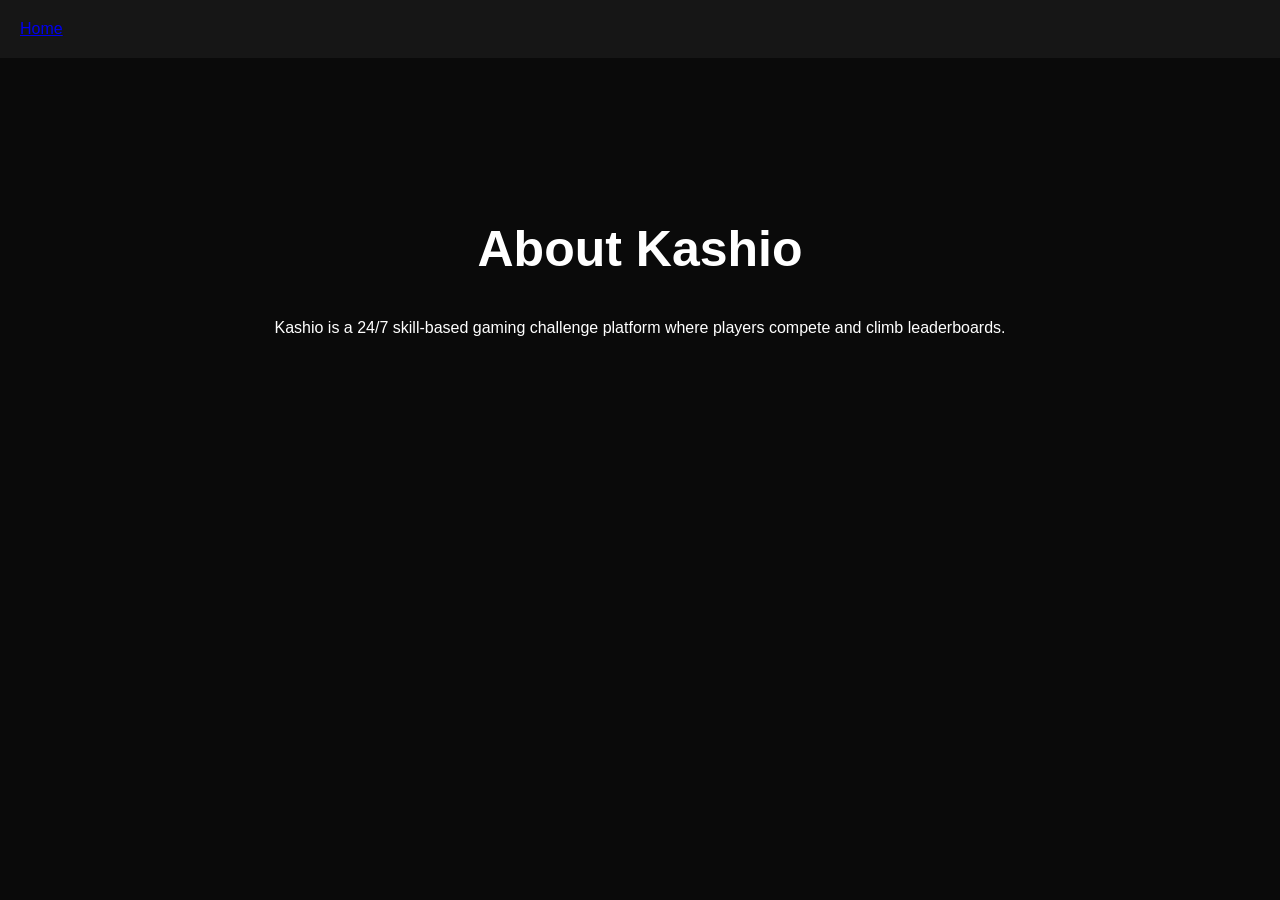
==== about.html @ e635692f "Add files via upload" ====
<!DOCTYPE html>
<html>
<head>
<title>About - Kashio</title>
<link rel="stylesheet" href="style.css">
</head>

<body>

<nav>
    <a href="index.html">Home</a>
</nav>

<section class="hero">
    <h1>About Kashio</h1>
    <p>Kashio is a 24/7 skill-based gaming challenge platform where players compete and climb leaderboards.</p>
</section>

</body>
</html>
---- style.css ----
body {
    margin: 0;
    font-family: Arial;
    background: #0a0a0a;
    color: white;
}

/* NAVBAR */
nav {
    display: flex;
    justify-content: space-between;
    padding: 20px;
    background: rgba(255,255,255,0.05);
}

.logo {
    height: 40px;
}

.nav-links a {
    color: white;
    margin-left: 20px;
    text-decoration: none;
}

/* HERO */
.hero {
    text-align: center;
    padding: 120px 20px;
}

.hero h1 {
    font-size: 50px;
}

.hero button {
    padding: 12px 24px;
    background: #22c55e;
    border: none;
    border-radius: 10px;
    box-shadow: 0 0 20px #22c55e;
    cursor: pointer;
}

/* CARDS */
.cards {
    display: flex;
    justify-content: center;
    gap: 20px;
    padding: 60px;
}

.card {
    background: rgba(255,255,255,0.05);
    padding: 20px;
    border-radius: 12px;
    width: 200px;
    text-align: center;
    transition: 0.3s;
}

.card:hover {
    transform: translateY(-5px);
    box-shadow: 0 0 20px #22c55e;
}

.card button {
    background: #22c55e;
    border: none;
    padding: 8px 16px;
    margin-top: 10px;
    border-radius: 8px;
}
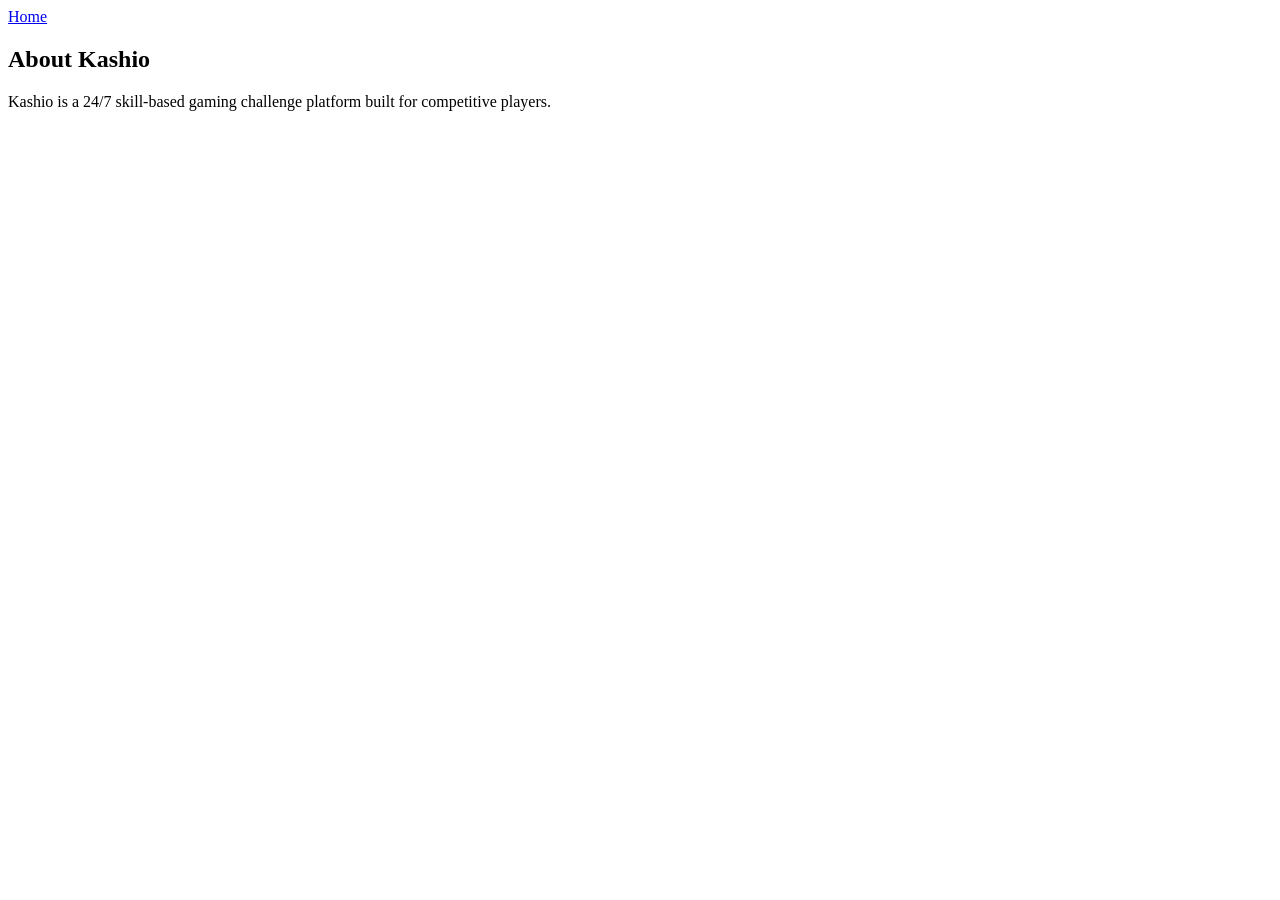
==== commit 0af3a0fb: "Update about.html" ====
--- a/about.html
+++ b/about.html
@@ -1,7 +1,9 @@
 <!DOCTYPE html>
 <html>
 <head>
-<title>About - Kashio</title>
+<title>About</title>
+<base href="/home/">
+<link rel="icon" href="logo.png">
 <link rel="stylesheet" href="style.css">
 </head>
 
@@ -13,8 +15,8 @@
 
 <section class="hero">
     <h1>About Kashio</h1>
-    <p>Kashio is a 24/7 skill-based gaming challenge platform where players compete and climb leaderboards.</p>
+    <p>Kashio is a 24/7 skill-based gaming challenge platform built for competitive players.</p>
 </section>
 
 </body>
-</html>+</html>
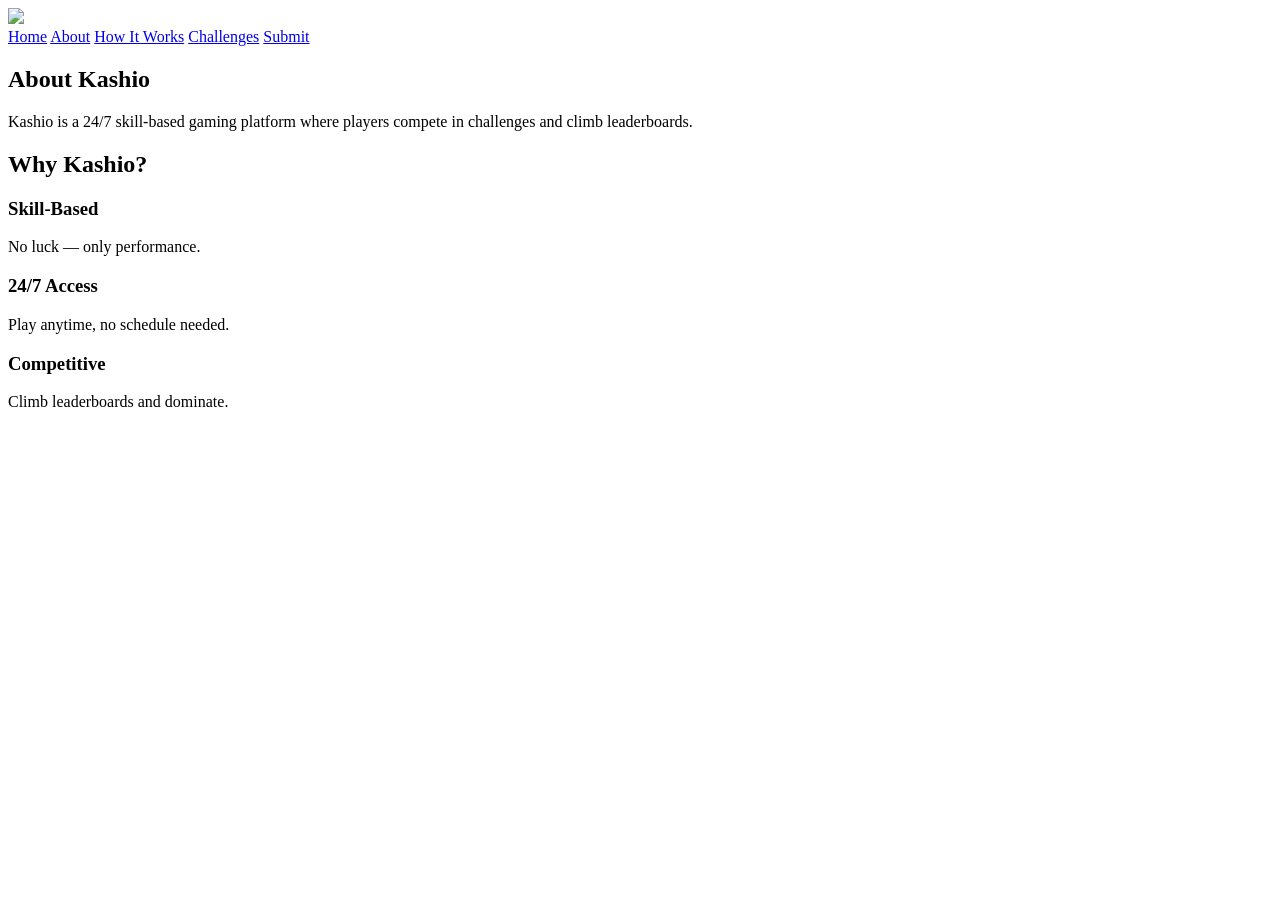
==== commit b3a39db5: "Update about.html" ====
--- a/about.html
+++ b/about.html
@@ -1,21 +1,54 @@
 <!DOCTYPE html>
 <html>
 <head>
-<title>About</title>
+<title>About - Kashio</title>
+
 <base href="/home/">
-<link rel="icon" href="logo.png">
+
+<link rel="icon" type="image/png" href="favicon.png">
 <link rel="stylesheet" href="style.css">
 </head>
 
 <body>
 
 <nav>
-    <a href="index.html">Home</a>
+    <div class="logo-area">
+        <img src="bannerlogo.png">
+    </div>
+
+    <div class="nav-links">
+        <a href="index.html">Home</a>
+        <a href="about.html">About</a>
+        <a href="how.html">How It Works</a>
+        <a href="challenges.html">Challenges</a>
+        <a href="submit.html">Submit</a>
+    </div>
 </nav>
 
-<section class="hero">
+<section class="section">
     <h1>About Kashio</h1>
-    <p>Kashio is a 24/7 skill-based gaming challenge platform built for competitive players.</p>
+    <p>Kashio is a 24/7 skill-based gaming platform where players compete in challenges and climb leaderboards.</p>
+</section>
+
+<section class="section">
+    <h2>Why Kashio?</h2>
+
+    <div class="cards">
+        <div class="card">
+            <h3>Skill-Based</h3>
+            <p>No luck — only performance.</p>
+        </div>
+
+        <div class="card">
+            <h3>24/7 Access</h3>
+            <p>Play anytime, no schedule needed.</p>
+        </div>
+
+        <div class="card">
+            <h3>Competitive</h3>
+            <p>Climb leaderboards and dominate.</p>
+        </div>
+    </div>
 </section>
 
 </body>
--- a/style.css
+++ b/style.css
@@ -1,73 +1,131 @@
 body {
     margin: 0;
-    font-family: Arial;
-    background: #0a0a0a;
+    font-family: 'Segoe UI', sans-serif;
+    background: #050505;
     color: white;
+    overflow-x: hidden;
 }
 
 /* NAVBAR */
 nav {
     display: flex;
     justify-content: space-between;
-    padding: 20px;
-    background: rgba(255,255,255,0.05);
+    align-items: center;
+    padding: 20px 40px;
+    background: rgba(0,0,0,0.7);
+    backdrop-filter: blur(10px);
 }
 
-.logo {
-    height: 40px;
+.logo-area img {
+    height: 45px;
 }
 
 .nav-links a {
-    color: white;
-    margin-left: 20px;
+    color: #aaa;
+    margin-left: 25px;
     text-decoration: none;
+    transition: 0.3s;
+}
+
+.nav-links a:hover {
+    color: #22c55e;
 }
 
 /* HERO */
 .hero {
     text-align: center;
     padding: 120px 20px;
+    position: relative;
+    z-index: 2;
 }
 
 .hero h1 {
-    font-size: 50px;
+    font-size: 70px;
+    font-weight: bold;
+}
+
+.hero p {
+    color: #aaa;
 }
 
 .hero button {
-    padding: 12px 24px;
+    margin-top: 25px;
+    padding: 16px 30px;
     background: #22c55e;
     border: none;
-    border-radius: 10px;
-    box-shadow: 0 0 20px #22c55e;
+    border-radius: 12px;
+    box-shadow: 0 0 30px #22c55e;
     cursor: pointer;
+    transition: 0.3s;
+}
+
+.hero button:hover {
+    transform: scale(1.08);
+}
+
+/* BACKGROUND GLOW */
+.glow-bg {
+    position: absolute;
+    width: 800px;
+    height: 800px;
+    background: radial-gradient(circle, rgba(34,197,94,0.3), transparent);
+    top: -200px;
+    right: -200px;
+    filter: blur(120px);
+}
+
+/* SECTION */
+.section {
+    padding: 60px;
+    text-align: center;
 }
 
 /* CARDS */
 .cards {
     display: flex;
     justify-content: center;
-    gap: 20px;
-    padding: 60px;
+    gap: 40px;
+    margin-top: 30px;
 }
 
 .card {
-    background: rgba(255,255,255,0.05);
-    padding: 20px;
-    border-radius: 12px;
-    width: 200px;
-    text-align: center;
+    background: linear-gradient(145deg, #111, #070707);
+    border-radius: 16px;
+    padding: 30px;
+    width: 260px;
     transition: 0.3s;
 }
 
 .card:hover {
-    transform: translateY(-5px);
-    box-shadow: 0 0 20px #22c55e;
+    transform: translateY(-12px);
+    box-shadow: 0 0 40px #22c55e;
+}
+
+.card h3 {
+    margin-bottom: 10px;
+}
+
+.card p {
+    color: #888;
 }
 
 .card button {
+    margin-top: 15px;
+    padding: 10px 20px;
     background: #22c55e;
     border: none;
-    padding: 8px 16px;
-    margin-top: 10px;
     border-radius: 8px;
-}+}
+
+/* STATS */
+.stats {
+    display: flex;
+    justify-content: center;
+    gap: 120px;
+    padding: 80px 20px;
+}
+
+.stats h1 {
+    font-size: 45px;
+    color: #22c55e;
+}
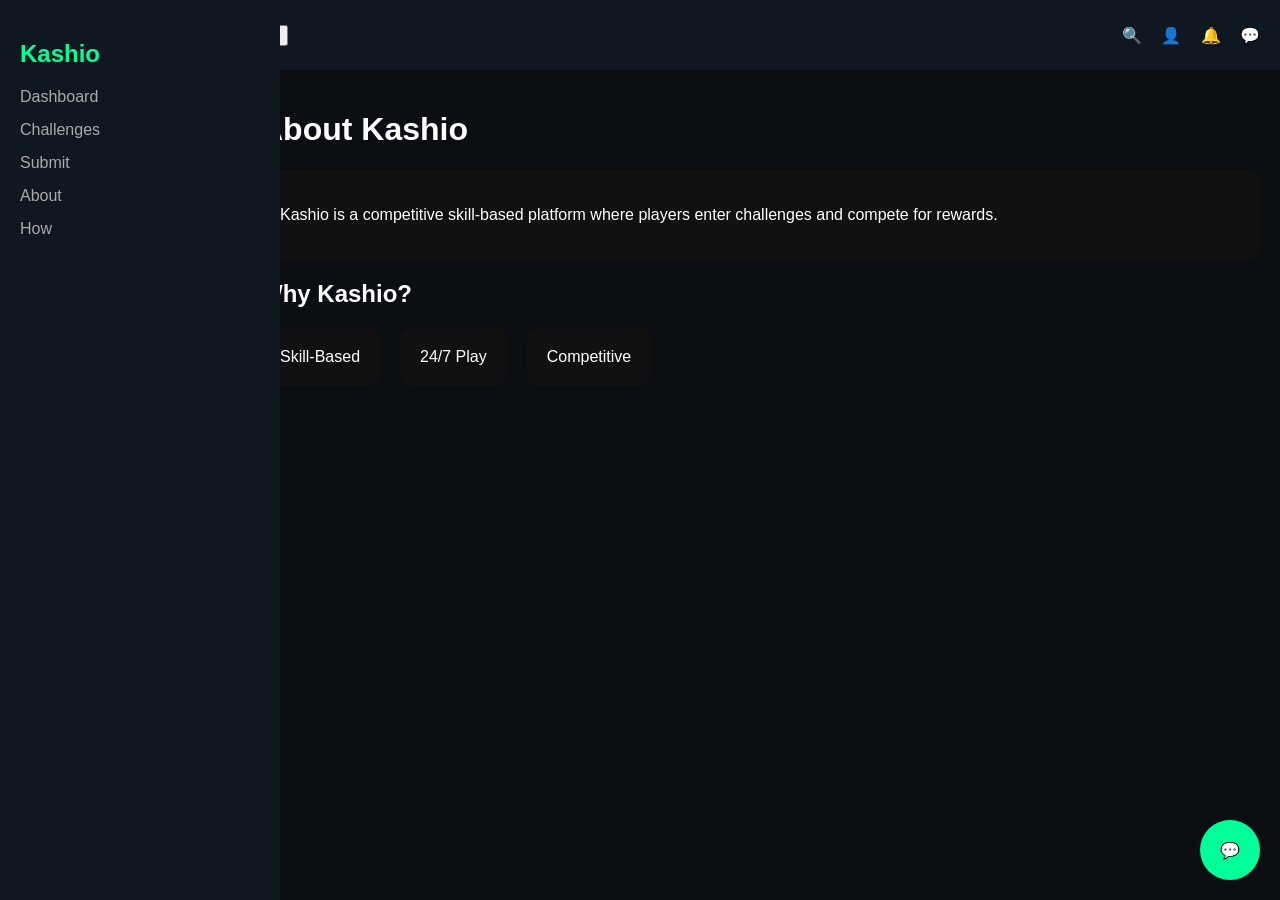
==== commit e8a4eeee: "Update about.html" ====
--- a/about.html
+++ b/about.html
@@ -2,54 +2,63 @@
 <html>
 <head>
 <title>About - Kashio</title>
-
-<base href="/home/">
-
-<link rel="icon" type="image/png" href="favicon.png">
 <link rel="stylesheet" href="style.css">
+<script src="script.js" defer></script>
 </head>
 
 <body>
 
-<nav>
-    <div class="logo-area">
-        <img src="bannerlogo.png">
-    </div>
+<div class="app">
 
-    <div class="nav-links">
-        <a href="index.html">Home</a>
-        <a href="about.html">About</a>
-        <a href="how.html">How It Works</a>
-        <a href="challenges.html">Challenges</a>
-        <a href="submit.html">Submit</a>
-    </div>
-</nav>
+<div class="sidebar">
+<h2>Kashio</h2>
+<a href="index.html">Dashboard</a>
+<a href="challenges.html">Challenges</a>
+<a href="submit.html">Submit</a>
+<a href="about.html">About</a>
+<a href="how.html">How</a>
+</div>
 
-<section class="section">
-    <h1>About Kashio</h1>
-    <p>Kashio is a 24/7 skill-based gaming platform where players compete in challenges and climb leaderboards.</p>
-</section>
+<div class="main">
 
-<section class="section">
-    <h2>Why Kashio?</h2>
+<div class="topbar">
+<button onclick="toggleSidebar()">☰</button>
+<div>
+<span class="icon">🔍</span>
+<span class="icon">👤</span>
+<span class="icon">🔔</span>
+<span class="icon">💬</span>
+</div>
+</div>
 
-    <div class="cards">
-        <div class="card">
-            <h3>Skill-Based</h3>
-            <p>No luck — only performance.</p>
-        </div>
+<div style="padding:20px">
 
-        <div class="card">
-            <h3>24/7 Access</h3>
-            <p>Play anytime, no schedule needed.</p>
-        </div>
+<h1>About Kashio</h1>
 
-        <div class="card">
-            <h3>Competitive</h3>
-            <p>Climb leaderboards and dominate.</p>
-        </div>
-    </div>
-</section>
+<div class="card">
+<p>Kashio is a competitive skill-based platform where players enter challenges and compete for rewards.</p>
+</div>
+
+<h2>Why Kashio?</h2>
+
+<div class="grid">
+<div class="card">Skill-Based</div>
+<div class="card">24/7 Play</div>
+<div class="card">Competitive</div>
+</div>
+
+</div>
+
+</div>
+</div>
+
+<div class="chat-btn" onclick="toggleChat()">💬</div>
+
+<div class="chat-box">
+<h3>Support</h3>
+<input id="chatInput">
+<button onclick="sendMessage()">Send</button>
+</div>
 
 </body>
 </html>
--- a/style.css
+++ b/style.css
@@ -1,131 +1,112 @@
 body {
     margin: 0;
-    font-family: 'Segoe UI', sans-serif;
-    background: #050505;
+    font-family: Inter, sans-serif;
+    background: #0b0f14;
     color: white;
-    overflow-x: hidden;
 }
 
-/* NAVBAR */
-nav {
+/* LAYOUT */
+.app {
+    display: flex;
+}
+
+/* SIDEBAR */
+.sidebar {
+    width: 240px;
+    background: #0f1720;
+    height: 100vh;
+    padding: 20px;
+    position: fixed;
+    transition: 0.3s;
+}
+
+.sidebar.collapsed {
+    width: 70px;
+}
+
+.sidebar h2 {
+    color: #00ff99;
+}
+
+.sidebar a {
+    display: block;
+    margin: 15px 0;
+    color: #aaa;
+    text-decoration: none;
+    transition: 0.2s;
+}
+
+.sidebar a:hover {
+    color: white;
+}
+
+/* MAIN */
+.main {
+    margin-left: 240px;
+    width: 100%;
+}
+
+/* TOPBAR */
+.topbar {
+    height: 70px;
+    background: #0f1720;
     display: flex;
     justify-content: space-between;
     align-items: center;
-    padding: 20px 40px;
-    background: rgba(0,0,0,0.7);
-    backdrop-filter: blur(10px);
+    padding: 0 20px;
 }
 
-.logo-area img {
-    height: 45px;
-}
-
-.nav-links a {
-    color: #aaa;
-    margin-left: 25px;
-    text-decoration: none;
-    transition: 0.3s;
-}
-
-.nav-links a:hover {
-    color: #22c55e;
-}
-
-/* HERO */
-.hero {
-    text-align: center;
-    padding: 120px 20px;
-    position: relative;
-    z-index: 2;
-}
-
-.hero h1 {
-    font-size: 70px;
-    font-weight: bold;
-}
-
-.hero p {
-    color: #aaa;
-}
-
-.hero button {
-    margin-top: 25px;
-    padding: 16px 30px;
-    background: #22c55e;
-    border: none;
-    border-radius: 12px;
-    box-shadow: 0 0 30px #22c55e;
+/* ICONS */
+.icon {
+    margin-left: 15px;
     cursor: pointer;
-    transition: 0.3s;
-}
-
-.hero button:hover {
-    transform: scale(1.08);
-}
-
-/* BACKGROUND GLOW */
-.glow-bg {
-    position: absolute;
-    width: 800px;
-    height: 800px;
-    background: radial-gradient(circle, rgba(34,197,94,0.3), transparent);
-    top: -200px;
-    right: -200px;
-    filter: blur(120px);
-}
-
-/* SECTION */
-.section {
-    padding: 60px;
-    text-align: center;
 }
 
 /* CARDS */
-.cards {
-    display: flex;
-    justify-content: center;
-    gap: 40px;
-    margin-top: 30px;
-}
-
 .card {
-    background: linear-gradient(145deg, #111, #070707);
-    border-radius: 16px;
-    padding: 30px;
-    width: 260px;
+    background: #111;
+    padding: 20px;
+    border-radius: 12px;
     transition: 0.3s;
 }
 
 .card:hover {
-    transform: translateY(-12px);
-    box-shadow: 0 0 40px #22c55e;
+    box-shadow: 0 0 15px #00ff99;
 }
 
-.card h3 {
-    margin-bottom: 10px;
+/* GRID */
+.grid {
+    display: flex;
+    gap: 20px;
+    flex-wrap: wrap;
 }
 
-.card p {
-    color: #888;
+/* CHAT */
+.chat-btn {
+    position: fixed;
+    bottom: 20px;
+    right: 20px;
+    background: #00ff99;
+    width: 60px;
+    height: 60px;
+    border-radius: 50%;
+    display:flex;
+    justify-content:center;
+    align-items:center;
+    cursor:pointer;
 }
 
-.card button {
-    margin-top: 15px;
-    padding: 10px 20px;
-    background: #22c55e;
-    border: none;
-    border-radius: 8px;
+.chat-box {
+    position: fixed;
+    bottom: 90px;
+    right: 20px;
+    width: 300px;
+    background: #111;
+    padding: 15px;
+    border-radius: 12px;
+    display:none;
 }
 
-/* STATS */
-.stats {
-    display: flex;
-    justify-content: center;
-    gap: 120px;
-    padding: 80px 20px;
+.chat-box.open {
+    display:block;
 }
-
-.stats h1 {
-    font-size: 45px;
-    color: #22c55e;
-}
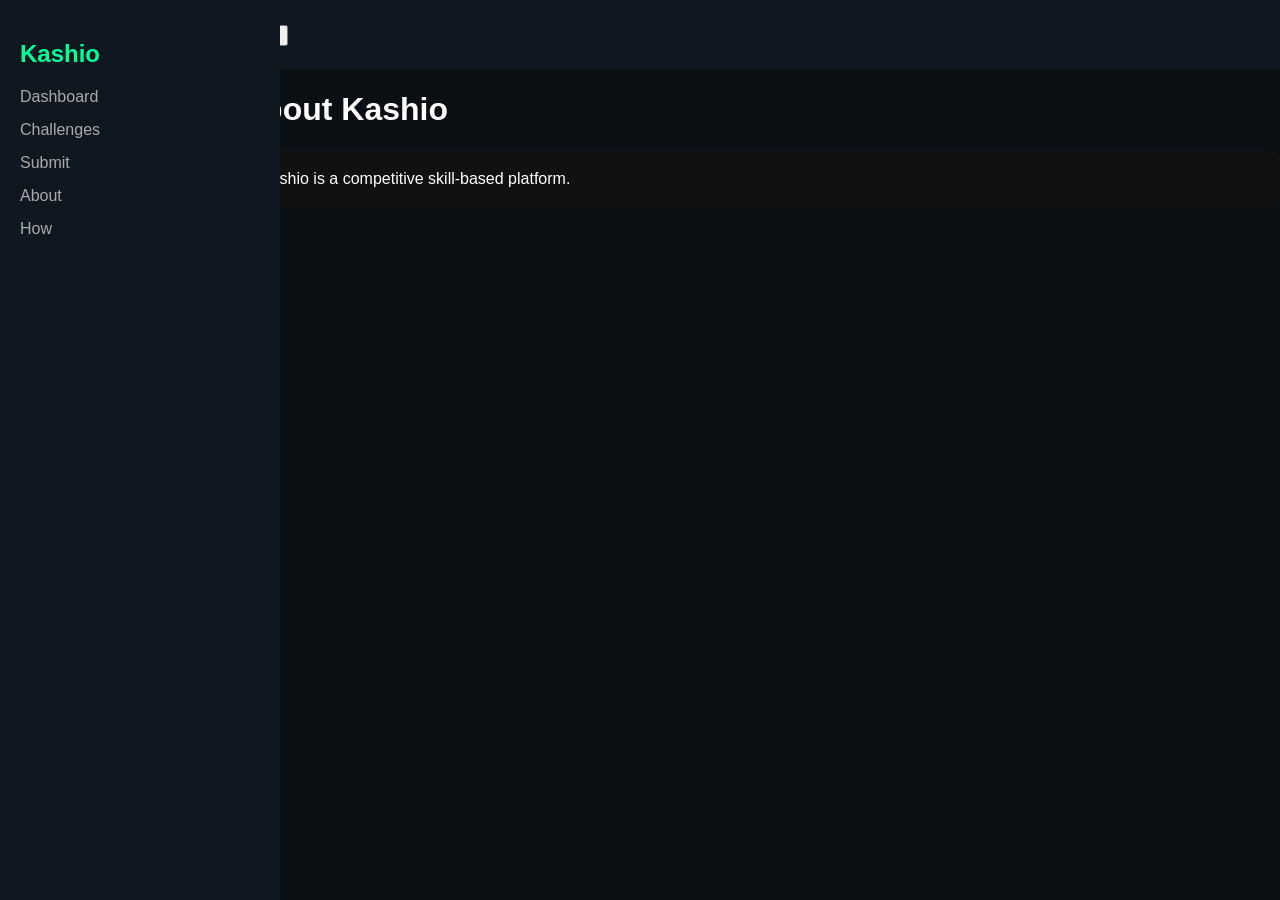
==== commit 4012f0f9: "Update about.html" ====
--- a/about.html
+++ b/about.html
@@ -1,9 +1,9 @@
 <!DOCTYPE html>
 <html>
 <head>
-<title>About - Kashio</title>
-<link rel="stylesheet" href="style.css">
-<script src="script.js" defer></script>
+<title>About</title>
+<link rel="stylesheet" href="./style.css">
+<script src="./script.js" defer></script>
 </head>
 
 <body>
@@ -23,28 +23,14 @@
 
 <div class="topbar">
 <button onclick="toggleSidebar()">☰</button>
-<div>
-<span class="icon">🔍</span>
-<span class="icon">👤</span>
-<span class="icon">🔔</span>
-<span class="icon">💬</span>
-</div>
 </div>
 
-<div style="padding:20px">
+<div class="content">
 
 <h1>About Kashio</h1>
 
 <div class="card">
-<p>Kashio is a competitive skill-based platform where players enter challenges and compete for rewards.</p>
-</div>
-
-<h2>Why Kashio?</h2>
-
-<div class="grid">
-<div class="card">Skill-Based</div>
-<div class="card">24/7 Play</div>
-<div class="card">Competitive</div>
+Kashio is a competitive skill-based platform.
 </div>
 
 </div>
@@ -52,13 +38,5 @@
 </div>
 </div>
 
-<div class="chat-btn" onclick="toggleChat()">💬</div>
-
-<div class="chat-box">
-<h3>Support</h3>
-<input id="chatInput">
-<button onclick="sendMessage()">Send</button>
-</div>
-
 </body>
 </html>
